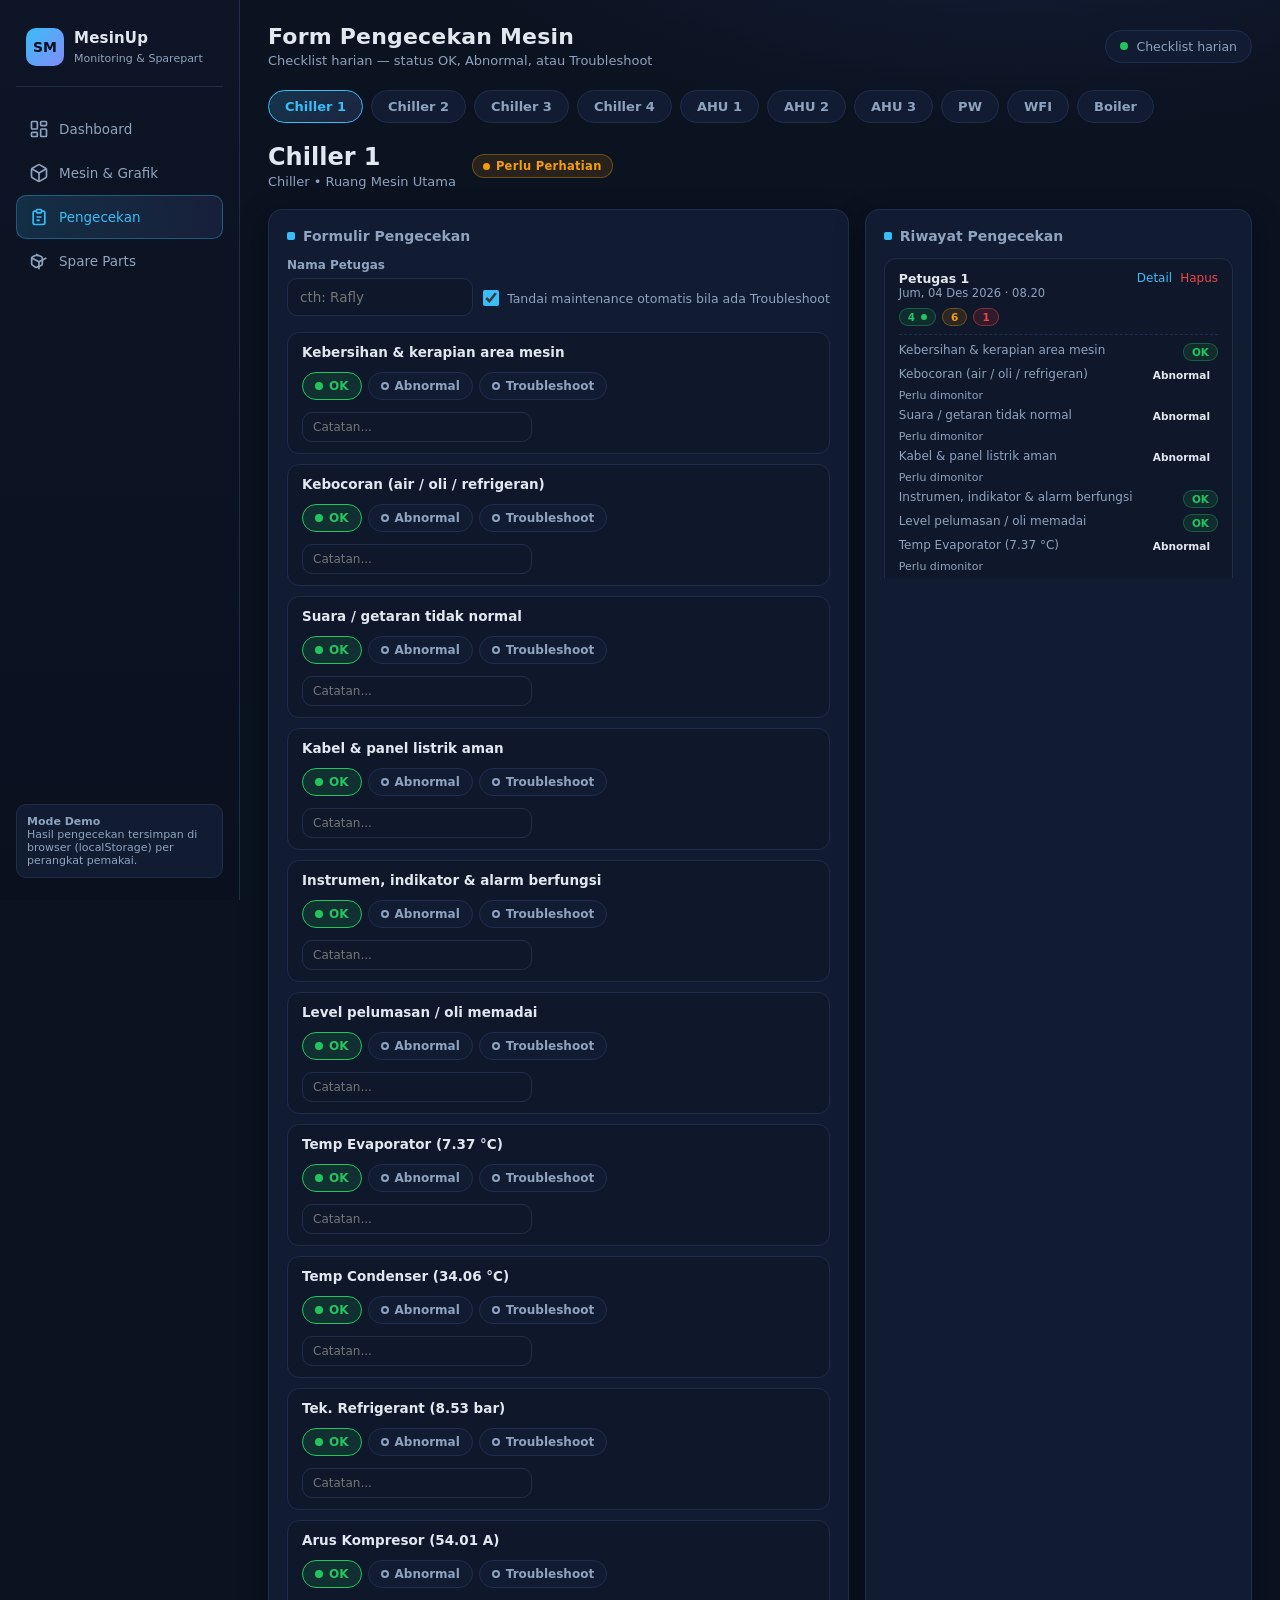
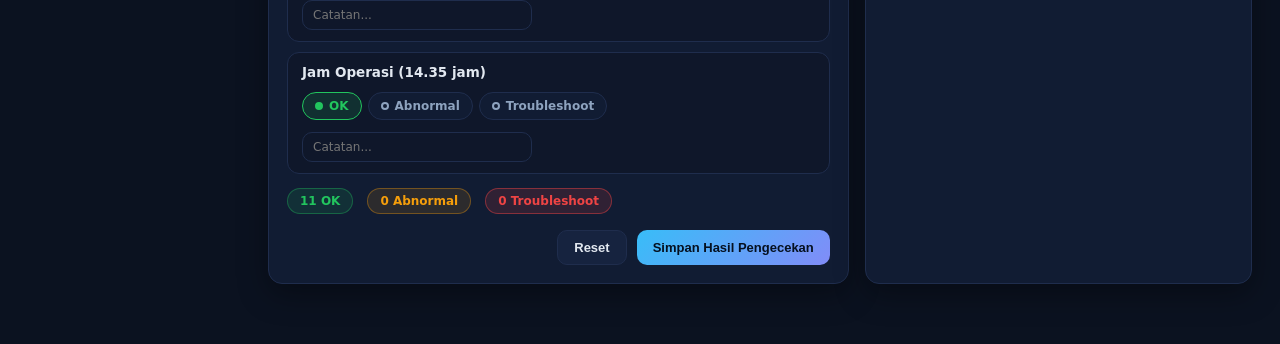
==== inspection.html @ aade5807 "feat: form pengecekan mesin (OK/Abnormal/Troubleshoot) + riwayat & integrasi status" ====
<!DOCTYPE html>
<html lang="id">
<head>
  <meta charset="UTF-8" />
  <meta name="viewport" content="width=device-width, initial-scale=1.0" />
  <title>Form Pengecekan Mesin</title>
  <link rel="stylesheet" href="assets/style.css" />
</head>
<body>
  <div class="layout">
    <aside class="sidebar">
      <div class="brand">
        <div class="logo">SM</div>
        <div><b>MesinUp</b><small>Monitoring &amp; Sparepart</small></div>
      </div>
      <nav class="nav">
        <a href="index.html">
          <svg class="ico" viewBox="0 0 24 24" fill="none" stroke="currentColor" stroke-width="2"><rect x="3" y="3" width="7" height="9" rx="1"/><rect x="14" y="3" width="7" height="5" rx="1"/><rect x="14" y="12" width="7" height="9" rx="1"/><rect x="3" y="16" width="7" height="5" rx="1"/></svg>
          Dashboard
        </a>
        <a href="machines.html">
          <svg class="ico" viewBox="0 0 24 24" fill="none" stroke="currentColor" stroke-width="2"><path d="M21 16V8a2 2 0 0 0-1-1.73l-7-4a2 2 0 0 0-2 0l-7 4A2 2 0 0 0 3 8v8a2 2 0 0 0 1 1.73l7 4a2 2 0 0 0 2 0l7-4A2 2 0 0 0 21 16z"/><path d="M3.3 7 12 12l8.7-5"/><path d="M12 22V12"/></svg>
          Mesin &amp; Grafik
        </a>
        <a href="inspection.html" class="active">
          <svg class="ico" viewBox="0 0 24 24" fill="none" stroke="currentColor" stroke-width="2"><path d="M9 5H7a2 2 0 0 0-2 2v12a2 2 0 0 0 2 2h10a2 2 0 0 0 2-2V7a2 2 0 0 0-2-2h-2"/><rect x="9" y="3" width="6" height="4" rx="1"/><path d="M9 12h6M9 16h4"/></svg>
          Pengecekan
        </a>
        <a href="spareparts.html">
          <svg class="ico" viewBox="0 0 24 24" fill="none" stroke="currentColor" stroke-width="2"><path d="M9.5 4.5 15 7a2 2 0 0 1 1 1.73v6.54a2 2 0 0 1-1 1.73l-5.5 2.5a2 2 0 0 1-1.79 0L4.2 16.99A2 2 0 0 1 3.2 15.26V8.73a2 2 0 0 1 1-1.73l3.5-1.74a2 2 0 0 1 1.8.01z"/><path d="M3.2 8.5 12 13l8.8-4.5"/><path d="M12 13v9"/></svg>
          Spare Parts
        </a>
      </nav>
      <div class="foot">
        <b>Mode Demo</b><br />
        Hasil pengecekan tersimpan di browser (localStorage) per perangkat pemakai.
      </div>
    </aside>

    <main class="main">
      <div class="topbar">
        <div>
          <h1>Form Pengecekan Mesin</h1>
          <p id="dt">Checklist harian &mdash; status OK, Abnormal, atau Troubleshoot</p>
        </div>
        <span class="chip"><span class="dot"></span> Checklist harian</span>
      </div>

      <div id="machineTabs" style="display:flex;gap:8px;flex-wrap:wrap;margin-bottom:20px"></div>

      <div class="detail-head">
        <div>
          <h1 id="mName"></h1>
          <div class="loc" id="mLoc"></div>
        </div>
        <span id="mBadge"></span>
      </div>

      <div class="grid cols-3-2">
        <div class="card">
          <h3><span class="accent-line"></span> Formulir Pengecekan</h3>
          <div class="toolbar" style="align-items:end">
            <div class="field" style="flex:1">
              <label>Nama Petugas</label>
              <input id="inspBy" placeholder="cth: Rafly" />
            </div>
            <label class="chk-line" style="display:flex;align-items:center;gap:8px;font-size:12.5px;color:var(--muted);padding:10px 0;cursor:pointer">
              <input type="checkbox" id="inspAutoMaint" checked style="width:16px;height:16px;accent-color:var(--accent)" />
              Tandai maintenance otomatis bila ada Troubleshoot
            </label>
          </div>
          <div id="checkList"></div>
          <div class="legend" id="sumLive" style="margin-top:14px"></div>
          <div class="actions" style="display:flex;justify-content:flex-end;gap:10px;margin-top:16px">
            <button class="btn" onclick="resetForm()">Reset</button>
            <button class="btn primary" onclick="saveInspection()">Simpan Hasil Pengecekan</button>
          </div>
        </div>

        <div class="card">
          <h3><span class="accent-line"></span> Riwayat Pengecekan</h3>
          <div class="log-list" id="histList"></div>
        </div>
      </div>
    </main>
  </div>

  <div id="toast" class="toast"></div>

  <script src="assets/app.js"></script>
  <script src="assets/data.js"></script>
  <script src="assets/inspection.js"></script>
</body>
</html>
---- assets/style.css ----
:root {
  --bg: #0b1220;
  --bg2: #0f172a;
  --panel: #111c33;
  --panel2: #16233f;
  --border: #1f2d4d;
  --text: #e2e8f0;
  --muted: #8ea3bf;
  --accent: #38bdf8;
  --accent2: #818cf8;
  --green: #22c55e;
  --amber: #f59e0b;
  --red: #ef4444;
  --blue: #3b82f6;
  --slate: #64748b;
  --shadow: 0 10px 30px rgba(0,0,0,.35);
  --radius: 14px;
}

* { box-sizing: border-box; margin: 0; padding: 0; }

html { scroll-behavior: smooth; }

body {
  font-family: "Segoe UI", "Inter", system-ui, -apple-system, sans-serif;
  background: radial-gradient(1200px 600px at 80% -10%, #16233f 0%, var(--bg) 55%);
  color: var(--text);
  min-height: 100vh;
}

a { color: inherit; text-decoration: none; }

/* Layout */
.layout { display: grid; grid-template-columns: 240px 1fr; min-height: 100vh; }

.sidebar {
  background: linear-gradient(180deg, #0d1526, #0a101e);
  border-right: 1px solid var(--border);
  padding: 22px 16px;
  display: flex;
  flex-direction: column;
  gap: 6px;
  position: sticky;
  top: 0;
  height: 100vh;
}

.brand {
  display: flex;
  align-items: center;
  gap: 10px;
  padding: 6px 10px 20px;
  border-bottom: 1px solid var(--border);
  margin-bottom: 14px;
}

.brand .logo {
  width: 38px; height: 38px;
  border-radius: 10px;
  background: linear-gradient(135deg, var(--accent), var(--accent2));
  display: grid; place-items: center;
  color: #05101f; font-weight: 800; font-size: 14px;
}

.brand b { font-size: 15px; letter-spacing: .2px; display: block; }
.brand small { color: var(--muted); font-size: 11px; }

.nav a {
  display: flex; align-items: center; gap: 10px;
  padding: 11px 12px;
  border-radius: 10px;
  color: var(--muted);
  font-size: 13.5px;
  transition: .15s;
  border: 1px solid transparent;
}

.nav a:hover { background: var(--panel2); color: var(--text); }

.nav a.active {
  background: linear-gradient(90deg, rgba(56,189,248,.16), rgba(129,140,248,.10));
  color: var(--accent);
  border-color: rgba(56,189,248,.35);
}

.nav .ico { width: 20px; height: 20px; flex-shrink: 0; }

.sidebar .foot {
  margin-top: auto;
  font-size: 11px;
  color: var(--muted);
  padding: 10px;
  background: var(--panel);
  border-radius: 10px;
  border: 1px solid var(--border);
}

.main { padding: 24px 28px 60px; max-width: 1480px; }

.topbar {
  display: flex; align-items: center; justify-content: space-between;
  margin-bottom: 22px; flex-wrap: wrap; gap: 12px;
}

.topbar h1 { font-size: 22px; font-weight: 700; letter-spacing: .2px; }
.topbar p { color: var(--muted); font-size: 13px; margin-top: 4px; }

.chip {
  background: var(--panel);
  border: 1px solid var(--border);
  padding: 8px 14px;
  border-radius: 999px;
  font-size: 12.5px;
  color: var(--muted);
  display: inline-flex; align-items: center; gap: 8px;
}

.chip .dot { width: 8px; height: 8px; border-radius: 50%; background: var(--green); animation: pulse 2s infinite; }

@keyframes pulse { 0%,100% { opacity: 1; } 50% { opacity: .35; } }

/* Cards */
.grid { display: grid; gap: 16px; }
.grid.cards { grid-template-columns: repeat(auto-fill, minmax(240px, 1fr)); }
.grid.stats { grid-template-columns: repeat(auto-fit, minmax(190px, 1fr)); }
.grid.cols-2 { grid-template-columns: 1fr 1fr; }
.grid.cols-3-2 { grid-template-columns: 3fr 2fr; }

.card {
  background: var(--panel);
  border: 1px solid var(--border);
  border-radius: var(--radius);
  box-shadow: var(--shadow);
  padding: 18px;
}

.card h3 { font-size: 14px; color: var(--muted); font-weight: 600; margin-bottom: 14px; display: flex; align-items: center; gap: 8px; }
.card h3 .accent-line { width: 8px; height: 8px; border-radius: 2px; background: var(--accent); }

/* Stat cards */
.stat { display: flex; flex-direction: column; gap: 6px; padding: 16px 18px; }
.stat .lbl { font-size: 12px; color: var(--muted); }
.stat .val { font-size: 26px; font-weight: 700; letter-spacing: .3px; }
.stat .sub { font-size: 11.5px; color: var(--muted); }
.stat .val.green { color: var(--green); }
.stat .val.amber { color: var(--amber); }
.stat .val.red { color: var(--red); }
.stat .val.blue { color: var(--accent); }

/* Machine cards */
.mcard { padding: 16px; position: relative; overflow: hidden; transition: transform .15s, border-color .15s; display: flex; flex-direction: column; gap: 12px; }
.mcard:hover { transform: translateY(-2px); border-color: var(--accent); }
.mcard .top { display: flex; justify-content: space-between; align-items: flex-start; gap: 8px; }
.mcard .mname { font-size: 15px; font-weight: 700; }
.mcard .mloc { font-size: 11.5px; color: var(--muted); margin-top: 2px; }
.mcard .metric { display: flex; justify-content: space-between; align-items: end; }
.mcard .metric .lbl { font-size: 11.5px; color: var(--muted); }
.mcard .metric .val { font-size: 20px; font-weight: 800; }
.mcard canvas { width: 100%; height: 44px; }

/* Badges */
.badge {
  display: inline-flex; align-items: center; gap: 6px;
  padding: 4px 10px;
  border-radius: 999px;
  font-size: 11.5px;
  font-weight: 700;
  letter-spacing: .3px;
  white-space: nowrap;
}
.badge .dot { width: 7px; height: 7px; border-radius: 50%; background: currentColor; }
.badge.normal { color: var(--green); background: rgba(34,197,94,.12); border: 1px solid rgba(34,197,94,.35); }
.badge.warning { color: var(--amber); background: rgba(245,158,11,.12); border: 1px solid rgba(245,158,11,.35); }
.badge.alert { color: var(--red); background: rgba(239,68,68,.14); border: 1px solid rgba(239,68,68,.45); animation: blink 1.2s infinite; }
.badge.maintenance { color: var(--blue); background: rgba(59,130,246,.12); border: 1px solid rgba(59,130,246,.4); }
.badge.standby { color: var(--slate); background: rgba(100,116,139,.15); border: 1px solid rgba(100,116,139,.4); }

@keyframes blink { 0%,100% { opacity: 1; } 50% { opacity: .55; } }

/* Buttons */
.btn {
  display: inline-flex; align-items: center; gap: 8px;
  padding: 9px 16px;
  border-radius: 10px;
  border: 1px solid var(--border);
  background: var(--panel2);
  color: var(--text);
  font-size: 13px;
  font-weight: 600;
  cursor: pointer;
  transition: .15s;
}
.btn:hover { border-color: var(--accent); color: var(--accent); }
.btn.primary { background: linear-gradient(135deg, var(--accent), var(--accent2)); color: #05101f; border: none; }
.btn.primary:hover { filter: brightness(1.08); color: #05101f; }
.btn.danger { border-color: rgba(239,68,68,.4); color: var(--red); }
.btn.danger:hover { background: rgba(239,68,68,.12); }
.btn.sm { padding: 6px 10px; font-size: 12px; border-radius: 8px; }
.btn.ghost { background: transparent; }

/* Table */
.table-wrap { overflow-x: auto; border-radius: 12px; border: 1px solid var(--border); }
table { width: 100%; border-collapse: collapse; font-size: 13px; min-width: 640px; }
thead th {
  text-align: left; padding: 12px 14px;
  background: var(--panel2);
  color: var(--muted);
  font-size: 11.5px;
  text-transform: uppercase;
  letter-spacing: .6px;
  border-bottom: 1px solid var(--border);
  white-space: nowrap;
}
tbody td { padding: 12px 14px; border-bottom: 1px solid var(--border); vertical-align: middle; }
tbody tr:hover { background: rgba(56,189,248,.04); }
tbody tr.row-low { background: rgba(239,68,68,.06); }
tbody tr.row-low:hover { background: rgba(239,68,68,.1); }
tbody tr:last-child td { border-bottom: none; }

/* Forms */
.field { display: flex; flex-direction: column; gap: 6px; }
.field label { font-size: 12px; color: var(--muted); font-weight: 600; }
input, select, textarea {
  background: var(--bg2);
  border: 1px solid var(--border);
  color: var(--text);
  border-radius: 10px;
  padding: 10px 12px;
  font-size: 13.5px;
  font-family: inherit;
  outline: none;
  width: 100%;
}
input:focus, select:focus, textarea:focus { border-color: var(--accent); box-shadow: 0 0 0 3px rgba(56,189,248,.15); }
input[readonly] { opacity: .7; }

.form-grid { display: grid; grid-template-columns: 1fr 1fr; gap: 14px; }
.form-grid .span2 { grid-column: span 2; }

/* Modal */
.overlay {
  position: fixed; inset: 0;
  background: rgba(2,6,16,.72);
  backdrop-filter: blur(4px);
  display: none; place-items: center;
  z-index: 50;
  padding: 20px;
}
.overlay.show { display: grid; }
.modal {
  background: var(--panel);
  border: 1px solid var(--border);
  border-radius: 16px;
  box-shadow: var(--shadow);
  width: 100%;
  max-width: 540px;
  padding: 24px;
  animation: pop .2s ease;
}
.modal.wide { max-width: 720px; }
@keyframes pop { from { transform: scale(.96); opacity: 0; } to { transform: scale(1); opacity: 1; } }
.modal h3 { font-size: 17px; margin-bottom: 4px; }
.modal .modal-sub { color: var(--muted); font-size: 12.5px; margin-bottom: 18px; }
.modal .actions { display: flex; justify-content: flex-end; gap: 10px; margin-top: 20px; }

/* Charts container */
.chart-box { position: relative; height: 300px; }
.chart-box.sm { height: 220px; }
canvas { max-width: 100%; }

/* Tabs & filters */
.toolbar { display: flex; gap: 10px; align-items: center; flex-wrap: wrap; margin-bottom: 16px; }
.search { max-width: 300px; }

.tabs { display: flex; gap: 6px; border-bottom: 1px solid var(--border); margin-bottom: 20px; flex-wrap: wrap; }
.tabs button {
  background: none; border: none; color: var(--muted);
  padding: 10px 16px; font-size: 13.5px; font-weight: 600;
  cursor: pointer; border-bottom: 2px solid transparent;
  font-family: inherit;
}
.tabs button.active { color: var(--accent); border-bottom-color: var(--accent); }

.tab-chip {
  background: var(--panel);
  border: 1px solid var(--border);
  color: var(--muted);
  padding: 8px 16px;
  border-radius: 999px;
  font-size: 13px;
  font-weight: 600;
  cursor: pointer;
  font-family: inherit;
  transition: .15s;
}
.tab-chip:hover { border-color: var(--accent); color: var(--text); }
.tab-chip.active { background: linear-gradient(135deg, rgba(56,189,248,.2), rgba(129,140,248,.15)); border-color: var(--accent); color: var(--accent); }

.param-sel { background: var(--bg2); border: 1px solid var(--border); border-radius: 8px; padding: 6px 10px; color: var(--text); font-family: inherit; }

/* Machine detail */
.detail-head {
  display: flex; align-items: center; gap: 16px;
  margin-bottom: 20px; flex-wrap: wrap;
}
.detail-head .back {
  width: 40px; height: 40px; display: grid; place-items: center;
  border-radius: 10px; background: var(--panel); border: 1px solid var(--border);
  font-size: 18px; color: var(--muted);
}
.detail-head .back:hover { color: var(--accent); border-color: var(--accent); }
.detail-head h1 { font-size: 24px; font-weight: 800; display: flex; align-items: center; gap: 12px; flex-wrap: wrap; }
.detail-head .loc { color: var(--muted); font-size: 13px; margin-top: 3px; }

.param-grid { display: grid; grid-template-columns: repeat(auto-fill, minmax(150px, 1fr)); gap: 12px; }
.param {
  background: var(--bg2);
  border: 1px solid var(--border);
  border-radius: 12px;
  padding: 12px 14px;
}
.param .pl { font-size: 11px; color: var(--muted); margin-bottom: 6px; }
.param .pv { font-size: 20px; font-weight: 800; }
.param .pu { font-size: 12px; color: var(--muted); margin-left: 3px; font-weight: 600; }
.param.ok { border-color: rgba(34,197,94,.4); }
.param.warn { border-color: rgba(245,158,11,.5); }
.param.bad { border-color: rgba(239,68,68,.55); }

/* Logs / lists */
.log-list { display: flex; flex-direction: column; gap: 10px; max-height: 320px; overflow-y: auto; }
.log-item {
  background: var(--bg2); border: 1px solid var(--border);
  border-radius: 10px; padding: 10px 12px;
  font-size: 12.5px; display: flex; gap: 10px; align-items: start;
}
.log-item .when { color: var(--muted); white-space: nowrap; font-size: 11.5px; min-width: 62px; }

.empty {
  text-align: center; color: var(--muted);
  padding: 40px 10px; font-size: 13px;
}

/* alerts row */
.alert-banner {
  display: flex; align-items: center; gap: 10px;
  background: rgba(239,68,68,.10);
  border: 1px solid rgba(239,68,68,.4);
  color: var(--red);
  border-radius: 12px;
  padding: 10px 14px;
  font-size: 13px; font-weight: 600;
  margin-bottom: 16px;
}

.legend { display: flex; gap: 14px; flex-wrap: wrap; font-size: 12px; color: var(--muted); margin-top: 10px; }
.legend span { display: inline-flex; align-items: center; gap: 6px; }
.legend i { width: 10px; height: 10px; border-radius: 3px; display: inline-block; }

/* ---- Form pengecekan mesin ---- */
.check-list { display: flex; flex-direction: column; gap: 10px; margin-top: 4px; }
.check-item {
  display: flex; align-items: center; gap: 12px;
  background: var(--bg2); border: 1px solid var(--border);
  border-radius: 12px; padding: 11px 14px; flex-wrap: wrap;
}
.check-item .ci-label { flex: 1 1 240px; font-size: 13.5px; font-weight: 600; }
.check-item .ci-label small { display: block; color: var(--muted); font-weight: 400; font-size: 11.5px; margin-top: 2px; }
.radios { display: flex; gap: 6px; flex-wrap: wrap; }
.chk {
  display: inline-flex; align-items: center; gap: 6px;
  padding: 6px 12px; border-radius: 999px;
  border: 1px solid var(--border); background: var(--panel);
  cursor: pointer; color: var(--muted);
  font-size: 12px; font-weight: 700; transition: .12s;
}
.chk input { display: none; }
.chk .sw { width: 8px; height: 8px; border-radius: 50%; background: transparent; border: 2px solid currentColor; }
.chk:hover { border-color: var(--muted); color: var(--text); }
.chk:has(input:checked) { border-color: currentColor; background: rgba(142,163,191,.06); }
.chk.ok:has(input:checked) { color: var(--green); background: rgba(34,197,94,.14); }
.chk.ab:has(input:checked) { color: var(--amber); background: rgba(245,158,11,.14); }
.chk.tr:has(input:checked) { color: var(--red); background: rgba(239,68,68,.16); }
.chk.ok:has(input:checked) .sw, .chk.ab:has(input:checked) .sw, .chk.tr:has(input:checked) .sw { background: currentColor; }
.check-item .ci-note { max-width: 230px; padding: 7px 10px; font-size: 12px; }

.sum-tag {
  display: inline-flex; align-items: center; gap: 6px;
  padding: 5px 12px; border-radius: 999px; font-weight: 700; font-size: 12px;
}
.sum-tag.ok { color: var(--green); background: rgba(34,197,94,.12); border: 1px solid rgba(34,197,94,.35); }
.sum-tag.ab { color: var(--amber); background: rgba(245,158,11,.12); border: 1px solid rgba(245,158,11,.35); }
.sum-tag.tr { color: var(--red); background: rgba(239,68,68,.14); border: 1px solid rgba(239,68,68,.45); }

.hist-card {
  background: var(--bg2); border: 1px solid var(--border);
  border-radius: 12px; padding: 12px 14px; display: flex; flex-direction: column; gap: 8px;
}
.hist-card .hc-head { display: flex; justify-content: space-between; align-items: start; gap: 8px; }
.hist-card .hc-when { color: var(--muted); font-size: 11.5px; }
.hist-card .hc-tags { display: flex; gap: 6px; flex-wrap: wrap; }
.hist-card .hc-detail { display: none; flex-direction: column; gap: 6px; padding-top: 8px; border-top: 1px dashed var(--border); }
.hist-card.open .hc-detail { display: flex; }
.hist-card .hc-detail .hd-row { display: flex; justify-content: space-between; gap: 10px; font-size: 12px; }
.hist-card .hc-detail .hd-row .hd-label { color: var(--muted); flex: 1; }
.hist-card .hc-detail .hd-note { color: var(--muted); font-size: 11px; flex-basis: 100%; }
.hist-card .hc-tgl { cursor: pointer; color: var(--accent); font-size: 12px; background: none; border: none; font-family: inherit; }
.hist-card .hc-del { cursor: pointer; color: var(--red); font-size: 12px; background: none; border: none; font-family: inherit; }

/* Toast */
.toast {
  position: fixed; bottom: 22px; right: 22px;
  background: var(--panel2); border: 1px solid var(--accent);
  color: var(--text); padding: 12px 18px;
  border-radius: 12px; box-shadow: var(--shadow);
  font-size: 13px; z-index: 100;
  transform: translateY(80px); opacity: 0;
  transition: .25s;
}
.toast.show { transform: translateY(0); opacity: 1; }
.toast.error { border-color: var(--red); }

.actions-row { display: flex; gap: 8px; }

.mg { margin-bottom: 16px; }

/* Responsive */
@media (max-width: 960px) {
  .layout { grid-template-columns: 1fr; }
  .sidebar { position: static; height: auto; flex-direction: row; align-items: center; gap: 8px; overflow-x: auto; padding: 12px 14px; }
  .brand { border: none; margin: 0; padding: 0 10px 0 0; border-right: 1px solid var(--border); }
  .nav { display: flex; gap: 6px; }
  .nav a { white-space: nowrap; padding: 8px 10px; }
  .sidebar .foot { display: none; }
  .grid.cols-2, .grid.cols-3-2 { grid-template-columns: 1fr; }
  .form-grid { grid-template-columns: 1fr; }
  .main { padding: 18px; }
}
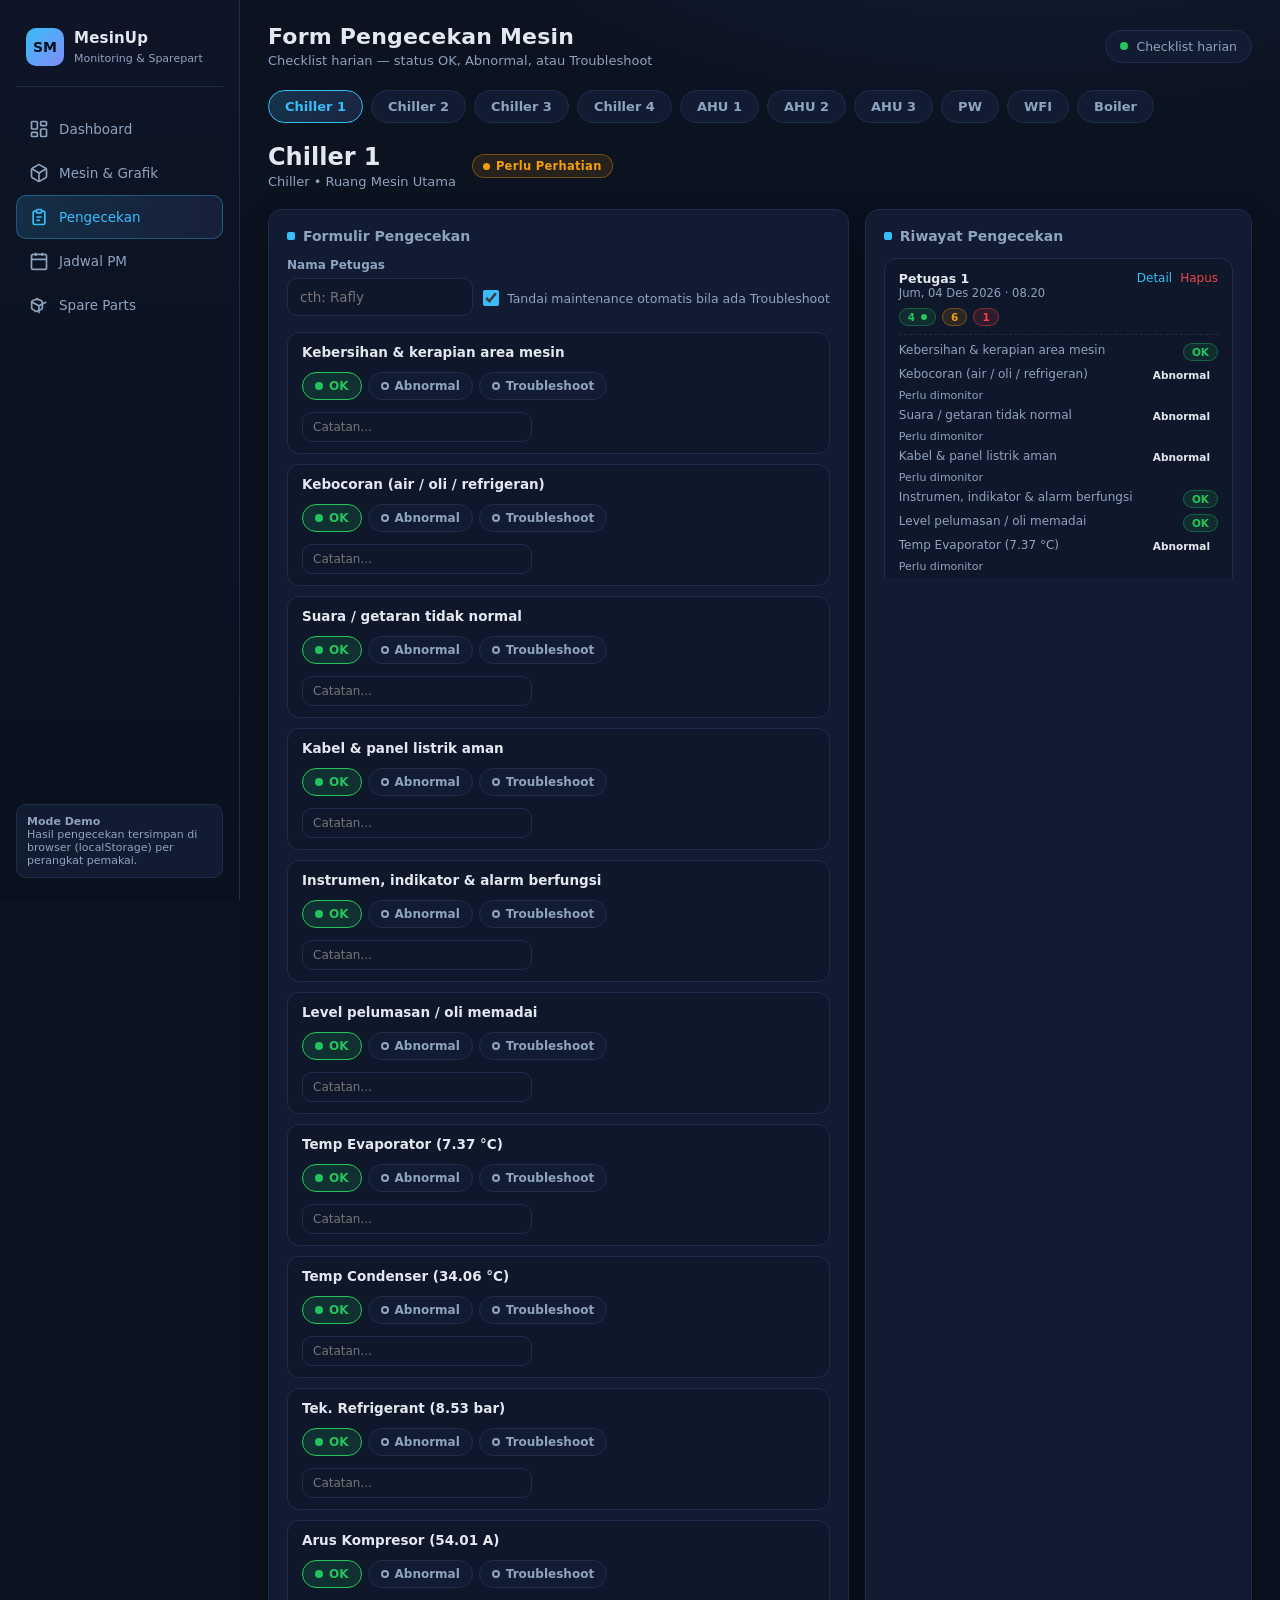
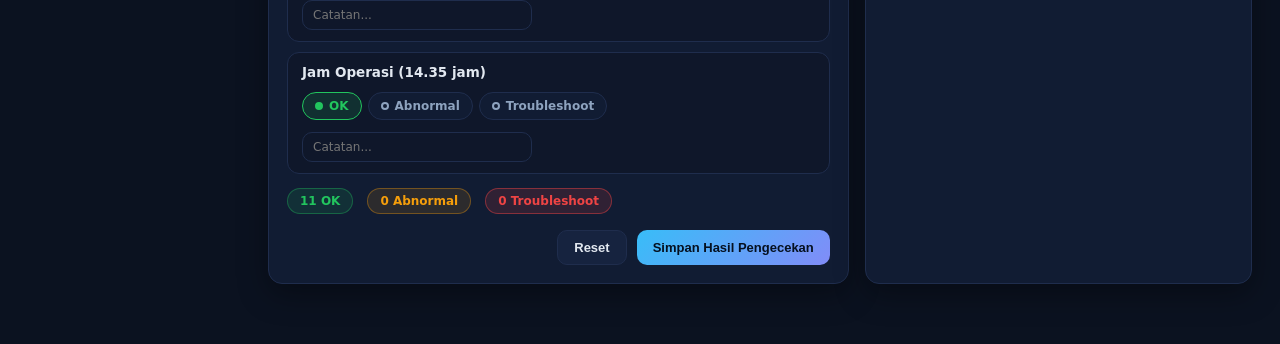
==== commit 68a02cfb: "feat: jadwal preventive maintenance 1/3/6/12 bulan + dashboard PM terdekat" ====
--- a/inspection.html
+++ b/inspection.html
@@ -25,6 +25,10 @@
         <a href="inspection.html" class="active">
           <svg class="ico" viewBox="0 0 24 24" fill="none" stroke="currentColor" stroke-width="2"><path d="M9 5H7a2 2 0 0 0-2 2v12a2 2 0 0 0 2 2h10a2 2 0 0 0 2-2V7a2 2 0 0 0-2-2h-2"/><rect x="9" y="3" width="6" height="4" rx="1"/><path d="M9 12h6M9 16h4"/></svg>
           Pengecekan
+        </a>
+        <a href="pm.html">
+          <svg class="ico" viewBox="0 0 24 24" fill="none" stroke="currentColor" stroke-width="2"><rect x="3" y="4" width="18" height="18" rx="2"/><path d="M16 2v4M8 2v4M3 10h18"/></svg>
+          Jadwal PM
         </a>
         <a href="spareparts.html">
           <svg class="ico" viewBox="0 0 24 24" fill="none" stroke="currentColor" stroke-width="2"><path d="M9.5 4.5 15 7a2 2 0 0 1 1 1.73v6.54a2 2 0 0 1-1 1.73l-5.5 2.5a2 2 0 0 1-1.79 0L4.2 16.99A2 2 0 0 1 3.2 15.26V8.73a2 2 0 0 1 1-1.73l3.5-1.74a2 2 0 0 1 1.8.01z"/><path d="M3.2 8.5 12 13l8.8-4.5"/><path d="M12 13v9"/></svg>
